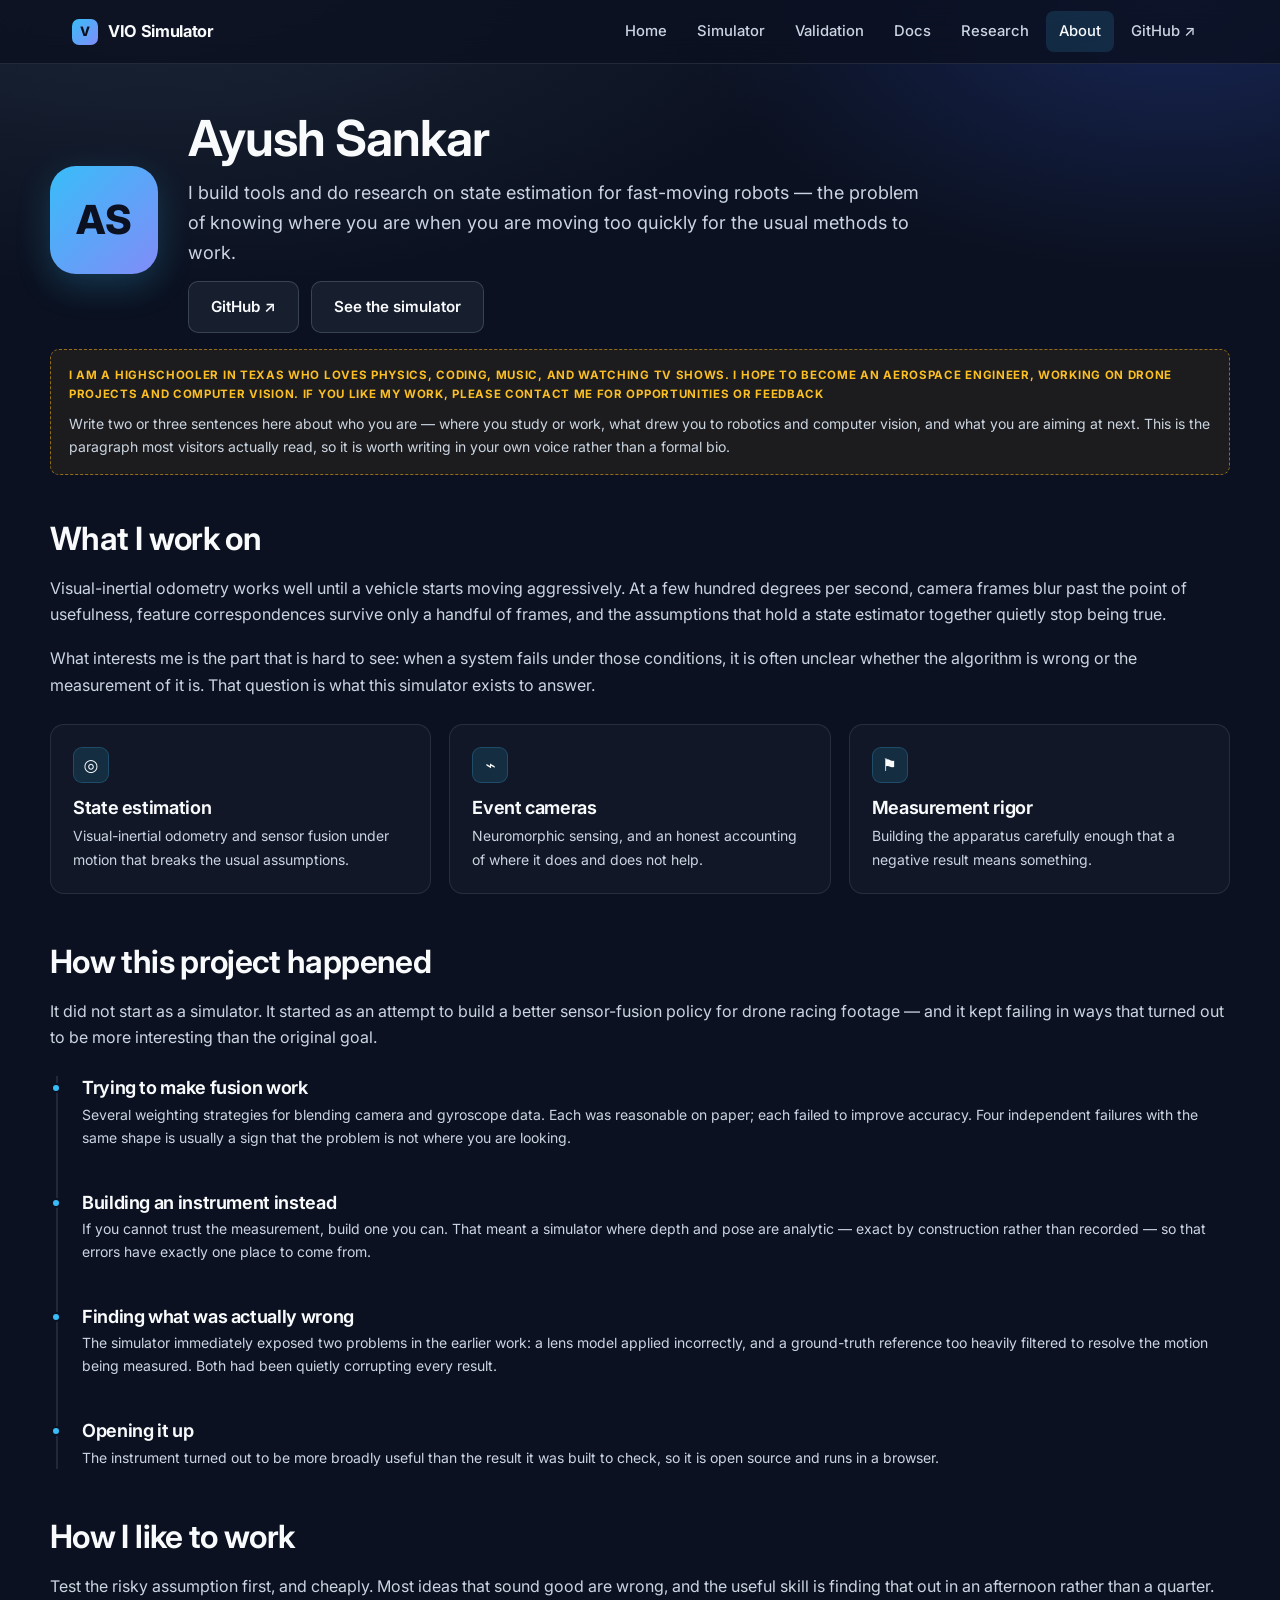
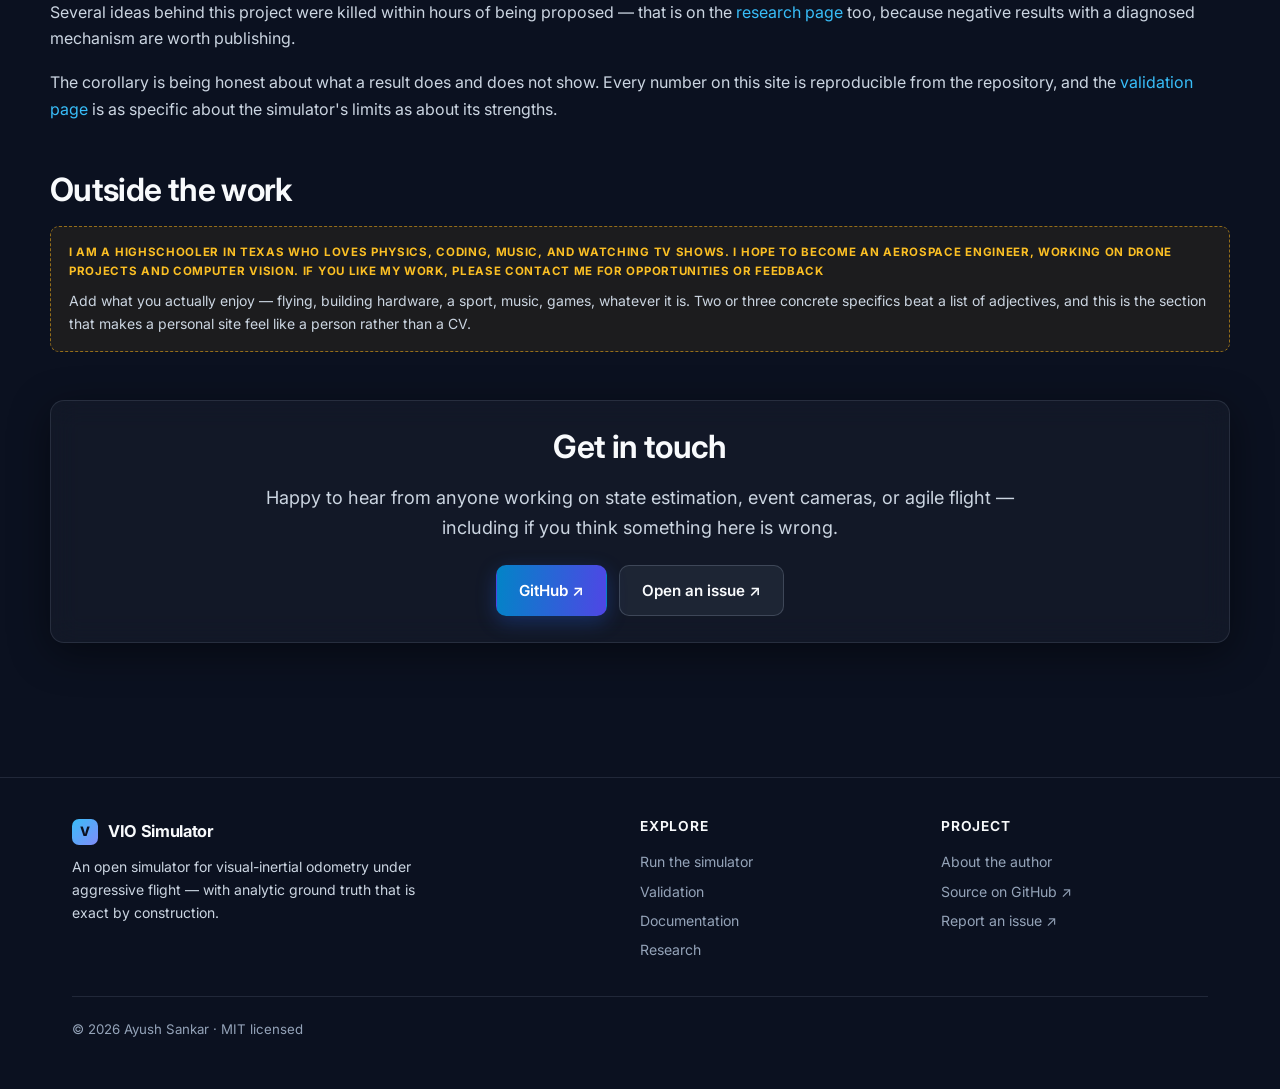
==== about.html @ 46f53095 "Update website with premium UI and multi-page layout" ====
<!DOCTYPE html>
<html lang="en">
<head>
<meta charset="UTF-8">
<meta name="viewport" content="width=device-width, initial-scale=1.0">
<title>About — Ayush Sankar</title>
<meta name="description" content="Ayush Sankar builds tools for visual-inertial odometry research — including an open drone simulator with analytic ground truth for aggressive flight.">
<link rel="preconnect" href="https://fonts.googleapis.com">
<link rel="preconnect" href="https://fonts.gstatic.com" crossorigin>
<link href="https://fonts.googleapis.com/css2?family=Inter:wght@400;500;600;700;800&display=swap" rel="stylesheet">
<link rel="stylesheet" href="assets/style.css">
<style>
  .avatar {
    width: 108px; height: 108px; border-radius: 26px; flex: none;
    background: linear-gradient(135deg, var(--accent), var(--accent-2));
    display: grid; place-items: center;
    font-size: 40px; font-weight: 800; color: var(--accent-ink);
    box-shadow: 0 12px 34px rgba(56,189,248,.22);
  }
  .about-hero { display: flex; gap: 30px; align-items: center; flex-wrap: wrap; }
  .timeline { border-left: 2px solid var(--border); padding-left: 24px; margin-left: 6px; }
  .timeline-item { position: relative; padding-bottom: 26px; }
  .timeline-item:last-child { padding-bottom: 0; }
  .timeline-item::before {
    content: ''; position: absolute; left: -31px; top: 7px;
    width: 10px; height: 10px; border-radius: 50%;
    background: var(--accent); border: 2px solid var(--bg);
  }
  .timeline-item h3 { margin-bottom: 4px; }

  /* ── EDIT ME: remove this rule and the .todo blocks once filled in ── */
  .todo {
    border: 1px dashed rgba(250,178,25,.55);
    background: rgba(250,178,25,.07);
    border-radius: var(--radius-sm);
    padding: 16px 18px; margin: 16px 0;
  }
  .todo::before {
    content: 'I am a highschooler in Texas who loves physics, coding, music, and watching TV shows. I hope to become an aerospace engineer, working on drone projects and computer vision. If you like my work, please contact me for opportunities or feedback';
    display: block; font-size: .72rem; font-weight: 700; letter-spacing: .06em;
    text-transform: uppercase; color: #fbbf24; margin-bottom: 8px;
  }
</style>
</head>
<body>
<div id="site-nav"></div>

<main id="main" class="wrap section" style="padding-top:44px">

  <div class="about-hero">
    <div class="avatar" aria-hidden="true">AS</div>
    <div style="flex:1;min-width:260px">
      <h1 style="margin-bottom:8px">Ayush Sankar</h1>
      <p class="lead" style="margin-bottom:14px">
        I build tools and do research on state estimation for fast-moving robots — the
        problem of knowing where you are when you are moving too quickly for the usual
        methods to work.
      </p>
      <div class="btn-row">
        <a class="btn btn-ghost" href="https://github.com/error404-wq" target="_blank" rel="noopener">GitHub ↗</a>
        <a class="btn btn-ghost" href="simulator.html">See the simulator</a>
      </div>
    </div>
  </div>

  <!-- ─────────── EDIT ME ─────────── -->
  <div class="todo">
    <p class="small" style="margin:0">
      Write two or three sentences here about who you are — where you study or work, what
      drew you to robotics and computer vision, and what you are aiming at next. This is
      the paragraph most visitors actually read, so it is worth writing in your own voice
      rather than a formal bio.
    </p>
  </div>

  <section style="margin-top:44px">
    <h2>What I work on</h2>
    <p>
      Visual-inertial odometry works well until a vehicle starts moving aggressively. At a
      few hundred degrees per second, camera frames blur past the point of usefulness,
      feature correspondences survive only a handful of frames, and the assumptions that
      hold a state estimator together quietly stop being true.
    </p>
    <p>
      What interests me is the part that is hard to see: when a system fails under those
      conditions, it is often unclear whether the algorithm is wrong or the measurement of
      it is. That question is what this simulator exists to answer.
    </p>

    <div class="grid grid-3" style="margin-top:26px">
      <div class="card">
        <div class="card-icon" aria-hidden="true">◎</div>
        <h3>State estimation</h3>
        <p class="small">Visual-inertial odometry and sensor fusion under motion that breaks the usual assumptions.</p>
      </div>
      <div class="card">
        <div class="card-icon" aria-hidden="true">⌁</div>
        <h3>Event cameras</h3>
        <p class="small">Neuromorphic sensing, and an honest accounting of where it does and does not help.</p>
      </div>
      <div class="card">
        <div class="card-icon" aria-hidden="true">⚑</div>
        <h3>Measurement rigor</h3>
        <p class="small">Building the apparatus carefully enough that a negative result means something.</p>
      </div>
    </div>
  </section>

  <section style="margin-top:48px">
    <h2>How this project happened</h2>
    <p>
      It did not start as a simulator. It started as an attempt to build a better sensor-fusion
      policy for drone racing footage — and it kept failing in ways that turned out to be more
      interesting than the original goal.
    </p>

    <div class="timeline" style="margin-top:26px">
      <div class="timeline-item">
        <h3>Trying to make fusion work</h3>
        <p class="small">
          Several weighting strategies for blending camera and gyroscope data. Each was reasonable
          on paper; each failed to improve accuracy. Four independent failures with the same shape
          is usually a sign that the problem is not where you are looking.
        </p>
      </div>
      <div class="timeline-item">
        <h3>Building an instrument instead</h3>
        <p class="small">
          If you cannot trust the measurement, build one you can. That meant a simulator where
          depth and pose are analytic — exact by construction rather than recorded — so that
          errors have exactly one place to come from.
        </p>
      </div>
      <div class="timeline-item">
        <h3>Finding what was actually wrong</h3>
        <p class="small">
          The simulator immediately exposed two problems in the earlier work: a lens model applied
          incorrectly, and a ground-truth reference too heavily filtered to resolve the motion
          being measured. Both had been quietly corrupting every result.
        </p>
      </div>
      <div class="timeline-item">
        <h3>Opening it up</h3>
        <p class="small">
          The instrument turned out to be more broadly useful than the result it was built to
          check, so it is open source and runs in a browser.
        </p>
      </div>
    </div>
  </section>

  <section style="margin-top:48px">
    <h2>How I like to work</h2>
    <p>
      Test the risky assumption first, and cheaply. Most ideas that sound good are wrong, and
      the useful skill is finding that out in an afternoon rather than a quarter. Several ideas
      behind this project were killed within hours of being proposed — that is on the
      <a href="research.html">research page</a> too, because negative results with a diagnosed
      mechanism are worth publishing.
    </p>
    <p>
      The corollary is being honest about what a result does and does not show. Every number on
      this site is reproducible from the repository, and the
      <a href="validation.html">validation page</a> is as specific about the simulator's limits
      as about its strengths.
    </p>
  </section>

  <!-- ─────────── EDIT ME ─────────── -->
  <section style="margin-top:48px">
    <h2>Outside the work</h2>
    <div class="todo">
      <p class="small" style="margin:0">
        Add what you actually enjoy — flying, building hardware, a sport, music, games, whatever
        it is. Two or three concrete specifics beat a list of adjectives, and this is the section
        that makes a personal site feel like a person rather than a CV.
      </p>
    </div>
  </section>

  <section style="margin-top:48px">
    <div class="panel center">
      <h2>Get in touch</h2>
      <p class="lead" style="margin:0 auto 22px">
        Happy to hear from anyone working on state estimation, event cameras, or agile flight —
        including if you think something here is wrong.
      </p>
      <div class="btn-row" style="justify-content:center">
        <a class="btn btn-primary" href="https://github.com/error404-wq" target="_blank" rel="noopener">GitHub ↗</a>
        <!-- EDIT ME: add email / LinkedIn / X once you decide what to make public -->
        <a class="btn btn-ghost" href="https://github.com/error404-wq/vio_simulator/issues" target="_blank" rel="noopener">Open an issue ↗</a>
      </div>
    </div>
  </section>

</main>

<div id="site-footer"></div>
<script src="assets/site.js"></script>
</body>
</html>
---- assets/style.css ----
/* ============================================================
   VIO Simulator — shared design system
   Dark-first. Tokens up top; everything below references roles.
   ============================================================ */

:root {
  /* surfaces */
  --bg:            #0b1120;
  --surface-1:     #0f172a;
  --surface-2:     #16203a;
  --surface-3:     #1e293b;

  /* ink */
  --text-1:        #f8fafc;
  --text-2:        #cbd5e1;
  --text-3:        #94a3b8;
  --text-muted:    #64748b;

  /* lines */
  --border:        rgba(148, 163, 184, 0.16);
  --border-strong: rgba(148, 163, 184, 0.28);

  /* brand / accents */
  --accent:        #38bdf8;
  --accent-2:      #818cf8;
  --accent-ink:    #0b1120;

  /* validated categorical series (dark steps, checked vs #0f172a) */
  --series-1:      #3987e5;
  --series-2:      #d95926;

  /* status */
  --good:          #0ca30c;
  --warning:       #fab219;
  --critical:      #d03b3b;

  --radius:        14px;
  --radius-sm:     9px;
  --maxw:          1180px;
  --nav-h:         64px;

  --shadow:        0 10px 40px rgba(0, 0, 0, 0.45);
  --font: 'Inter', system-ui, -apple-system, 'Segoe UI', sans-serif;
  --mono: ui-monospace, SFMono-Regular, 'SF Mono', Menlo, Consolas, monospace;
}

*, *::before, *::after { box-sizing: border-box; }

html { scroll-behavior: smooth; }

body {
  margin: 0;
  font-family: var(--font);
  background:
    radial-gradient(1200px 600px at 12% -8%, #1e293b 0%, transparent 60%),
    radial-gradient(900px 500px at 92% 0%, #172554 0%, transparent 55%),
    var(--bg);
  background-attachment: fixed;
  color: var(--text-1);
  line-height: 1.65;
  -webkit-font-smoothing: antialiased;
}

/* accessibility ------------------------------------------------ */
.skip-link {
  position: absolute; left: -9999px; top: 0; z-index: 999;
  background: var(--accent); color: var(--accent-ink);
  padding: 12px 18px; border-radius: 0 0 var(--radius-sm) 0; font-weight: 600;
}
.skip-link:focus { left: 0; }

:focus-visible {
  outline: 2px solid var(--accent);
  outline-offset: 3px;
  border-radius: 4px;
}

@media (prefers-reduced-motion: reduce) {
  *, *::before, *::after {
    animation-duration: 0.01ms !important;
    transition-duration: 0.01ms !important;
    scroll-behavior: auto !important;
  }
}

/* typography --------------------------------------------------- */
h1, h2, h3, h4 { line-height: 1.25; margin: 0 0 0.5em; font-weight: 650; letter-spacing: -0.02em; }
h1 { font-size: clamp(2rem, 4.5vw, 3.1rem); }
h2 { font-size: clamp(1.45rem, 2.6vw, 2rem); margin-top: 0; }
h3 { font-size: 1.13rem; }
p  { margin: 0 0 1.1em; color: var(--text-2); }
a  { color: var(--accent); text-decoration: none; }
a:hover { text-decoration: underline; }

.lead { font-size: 1.13rem; color: var(--text-2); max-width: 68ch; }
.muted { color: var(--text-3); }
.small { font-size: 0.875rem; }
code {
  font-family: var(--mono); font-size: 0.86em;
  background: rgba(148,163,184,0.13); padding: 0.15em 0.42em;
  border-radius: 5px; color: #e2e8f0;
}
pre {
  background: #0a1020; border: 1px solid var(--border);
  border-radius: var(--radius-sm); padding: 16px 18px; overflow-x: auto;
  font-family: var(--mono); font-size: 0.845rem; line-height: 1.6; color: #dbeafe;
}
pre code { background: none; padding: 0; color: inherit; }

/* the gradient wordmark treatment */
.grad {
  background: linear-gradient(96deg, var(--accent), var(--accent-2));
  -webkit-background-clip: text; background-clip: text;
  -webkit-text-fill-color: transparent; color: transparent;
}

/* layout ------------------------------------------------------- */
.wrap { max-width: var(--maxw); margin: 0 auto; padding: 0 22px; }
.section { padding: 74px 0; }
.section-tight { padding: 46px 0; }
.center { text-align: center; }

/* nav ---------------------------------------------------------- */
.nav {
  position: sticky; top: 0; z-index: 100;
  height: var(--nav-h);
  background: rgba(11, 17, 32, 0.82);
  backdrop-filter: blur(14px);
  border-bottom: 1px solid var(--border);
}
.nav-inner {
  max-width: var(--maxw); margin: 0 auto; padding: 0 22px; height: 100%;
  display: flex; align-items: center; justify-content: space-between; gap: 20px;
}
.brand {
  display: flex; align-items: center; gap: 10px;
  font-weight: 700; font-size: 1.02rem; color: var(--text-1); text-decoration: none;
  letter-spacing: -0.02em; white-space: nowrap;
}
.brand:hover { text-decoration: none; }
.brand-mark {
  width: 26px; height: 26px; border-radius: 7px; flex: none;
  background: linear-gradient(135deg, var(--accent), var(--accent-2));
  display: grid; place-items: center; color: var(--accent-ink);
  font-size: 13px; font-weight: 800;
}
.nav-links { display: flex; align-items: center; gap: 4px; }
.nav-links a {
  color: var(--text-2); padding: 8px 13px; border-radius: 8px;
  font-size: 0.925rem; font-weight: 500; text-decoration: none;
}
.nav-links a:hover { color: var(--text-1); background: rgba(148,163,184,0.10); text-decoration: none; }
.nav-links a.active { color: var(--text-1); background: rgba(56,189,248,0.14); }

.nav-toggle {
  display: none; background: none; border: 1px solid var(--border);
  color: var(--text-1); border-radius: 8px; padding: 7px 10px; cursor: pointer;
}

@media (max-width: 860px) {
  .nav-toggle { display: block; }
  .nav-links {
    position: absolute; top: var(--nav-h); left: 0; right: 0;
    flex-direction: column; align-items: stretch; gap: 2px;
    background: var(--surface-1); border-bottom: 1px solid var(--border);
    padding: 10px 14px 16px; display: none;
  }
  .nav-links.open { display: flex; }
  .nav-links a { padding: 11px 12px; }
}

/* buttons ------------------------------------------------------ */
.btn {
  display: inline-flex; align-items: center; justify-content: center; gap: 9px;
  padding: 12px 22px; border-radius: 10px; border: 1px solid transparent;
  font-size: 0.95rem; font-weight: 600; cursor: pointer; text-decoration: none;
  transition: transform .16s ease, box-shadow .16s ease, background .16s ease;
  font-family: inherit;
}
.btn:hover { text-decoration: none; transform: translateY(-1px); }
.btn-primary {
  background: linear-gradient(96deg, #0284c7, #4f46e5); color: #fff;
  box-shadow: 0 6px 20px rgba(37, 99, 235, 0.30);
}
.btn-primary:hover { box-shadow: 0 10px 28px rgba(37, 99, 235, 0.42); }
.btn-ghost {
  background: rgba(148,163,184,0.09); color: var(--text-1); border-color: var(--border-strong);
}
.btn-ghost:hover { background: rgba(148,163,184,0.16); }
.btn:disabled, .btn[aria-disabled="true"] {
  opacity: .5; cursor: not-allowed; transform: none; box-shadow: none;
}
.btn-row { display: flex; flex-wrap: wrap; gap: 12px; }

/* panels & cards ----------------------------------------------- */
.panel {
  background: rgba(255,255,255,0.032);
  border: 1px solid var(--border);
  backdrop-filter: blur(14px);
  border-radius: var(--radius);
  padding: 26px;
  box-shadow: var(--shadow);
}
.card {
  background: rgba(255,255,255,0.028);
  border: 1px solid var(--border);
  border-radius: var(--radius);
  padding: 22px;
  transition: border-color .18s ease, transform .18s ease;
}
.card:hover { border-color: var(--border-strong); transform: translateY(-2px); }
.card h3 { margin-bottom: 6px; }
.card p:last-child { margin-bottom: 0; }
.card-icon {
  width: 36px; height: 36px; border-radius: 9px; margin-bottom: 13px;
  display: grid; place-items: center; font-size: 17px;
  background: rgba(56,189,248,0.13); border: 1px solid rgba(56,189,248,0.22);
}

.grid { display: grid; gap: 18px; }
.grid-2 { grid-template-columns: repeat(2, 1fr); }
.grid-3 { grid-template-columns: repeat(3, 1fr); }
.grid-4 { grid-template-columns: repeat(4, 1fr); }
@media (max-width: 900px) { .grid-3, .grid-4 { grid-template-columns: repeat(2, 1fr); } }
@media (max-width: 620px) { .grid-2, .grid-3, .grid-4 { grid-template-columns: 1fr; } }

/* stat tiles --------------------------------------------------- */
.stat { text-align: left; }
.stat-value {
  font-size: clamp(1.6rem, 3vw, 2.15rem); font-weight: 700;
  letter-spacing: -0.03em; color: var(--text-1); line-height: 1.1;
}
.stat-label { font-size: 0.83rem; color: var(--text-3); margin-top: 5px; }

/* pill / badge ------------------------------------------------- */
.pill {
  display: inline-flex; align-items: center; gap: 7px;
  padding: 5px 13px; border-radius: 999px; font-size: 0.79rem; font-weight: 600;
  background: rgba(56,189,248,0.12); border: 1px solid rgba(56,189,248,0.26);
  color: #bae6fd;
}
.pill-dot { width: 6px; height: 6px; border-radius: 50%; background: var(--good); flex: none; }

/* tables ------------------------------------------------------- */
.table-wrap { overflow-x: auto; border: 1px solid var(--border); border-radius: var(--radius-sm); }
table { width: 100%; border-collapse: collapse; font-size: 0.9rem; }
th, td { padding: 11px 15px; text-align: left; border-bottom: 1px solid var(--border); }
th { color: var(--text-3); font-weight: 600; font-size: 0.79rem; text-transform: uppercase; letter-spacing: 0.05em; background: rgba(148,163,184,0.05); }
td { color: var(--text-2); }
tbody tr:last-child td { border-bottom: none; }
td.num, th.num { text-align: right; font-variant-numeric: tabular-nums; font-family: var(--mono); font-size: 0.85rem; }

/* forms -------------------------------------------------------- */
.field { margin-bottom: 19px; }
.field-head { display: flex; justify-content: space-between; align-items: baseline; gap: 10px; margin-bottom: 7px; }
.field label { font-size: 0.875rem; font-weight: 600; color: var(--text-1); }
.field-value {
  font-family: var(--mono); font-size: 0.83rem; color: var(--accent);
  background: rgba(56,189,248,0.10); padding: 2px 8px; border-radius: 5px;
  font-variant-numeric: tabular-nums;
}
.field-hint { font-size: 0.79rem; color: var(--text-muted); margin-top: 5px; }

input[type=range] {
  width: 100%; accent-color: var(--accent); height: 22px; cursor: pointer; background: transparent;
}
select, input[type=number], input[type=text] {
  width: 100%; padding: 9px 11px; font-family: inherit; font-size: 0.9rem;
  background: var(--surface-3); color: var(--text-1);
  border: 1px solid var(--border-strong); border-radius: 8px;
}
.check { display: flex; align-items: center; gap: 10px; margin: 8px 0 18px; }
.check input { width: 17px; height: 17px; accent-color: var(--accent); cursor: pointer; flex: none; }
.check label { font-size: 0.9rem; font-weight: 500; color: var(--text-2); cursor: pointer; }

/* preset chips */
.chips { display: flex; flex-wrap: wrap; gap: 8px; margin-bottom: 6px; }
.chip {
  padding: 6px 13px; border-radius: 999px; font-size: 0.82rem; font-weight: 600;
  background: rgba(148,163,184,0.09); border: 1px solid var(--border);
  color: var(--text-2); cursor: pointer; font-family: inherit;
  transition: all .15s ease;
}
.chip:hover { color: var(--text-1); border-color: var(--border-strong); }
.chip[aria-pressed="true"] { background: rgba(56,189,248,0.16); border-color: rgba(56,189,248,0.4); color: #bae6fd; }

/* status line */
.status {
  font-family: var(--mono); font-size: 0.8rem; text-align: center;
  padding: 9px 12px; border-radius: 8px; margin-top: 4px;
  background: rgba(148,163,184,0.07); border: 1px solid var(--border);
  color: var(--text-3);
}
.status.busy { color: var(--warning); border-color: rgba(250,178,25,0.3); }
.status.ok   { color: #4ade80; border-color: rgba(74,222,128,0.3); }
.status.err  { color: #f87171; border-color: rgba(248,113,113,0.35); }

/* progress */
.progress { height: 4px; border-radius: 3px; background: rgba(148,163,184,0.15); overflow: hidden; margin-top: 10px; }
.progress-bar { height: 100%; width: 0; background: linear-gradient(90deg, var(--accent), var(--accent-2)); transition: width .25s ease; }

/* notice callouts */
.notice {
  border-left: 3px solid var(--accent); border-radius: 0 var(--radius-sm) var(--radius-sm) 0;
  background: rgba(56,189,248,0.07); padding: 15px 18px; margin: 20px 0;
}
.notice p:last-child { margin-bottom: 0; }
.notice-warn { border-left-color: var(--warning); background: rgba(250,178,25,0.07); }

/* footer ------------------------------------------------------- */
.footer {
  border-top: 1px solid var(--border); margin-top: 60px;
  padding: 40px 0 48px; color: var(--text-3); font-size: 0.88rem;
}
.footer-grid { display: grid; grid-template-columns: 2fr 1fr 1fr; gap: 34px; }
@media (max-width: 700px) { .footer-grid { grid-template-columns: 1fr; gap: 26px; } }
.footer h4 { color: var(--text-1); font-size: 0.86rem; text-transform: uppercase; letter-spacing: 0.06em; margin-bottom: 12px; }
.footer a { color: var(--text-3); display: block; padding: 3px 0; }
.footer a:hover { color: var(--accent); }
.footer-base { margin-top: 32px; padding-top: 22px; border-top: 1px solid var(--border); font-size: 0.83rem; }
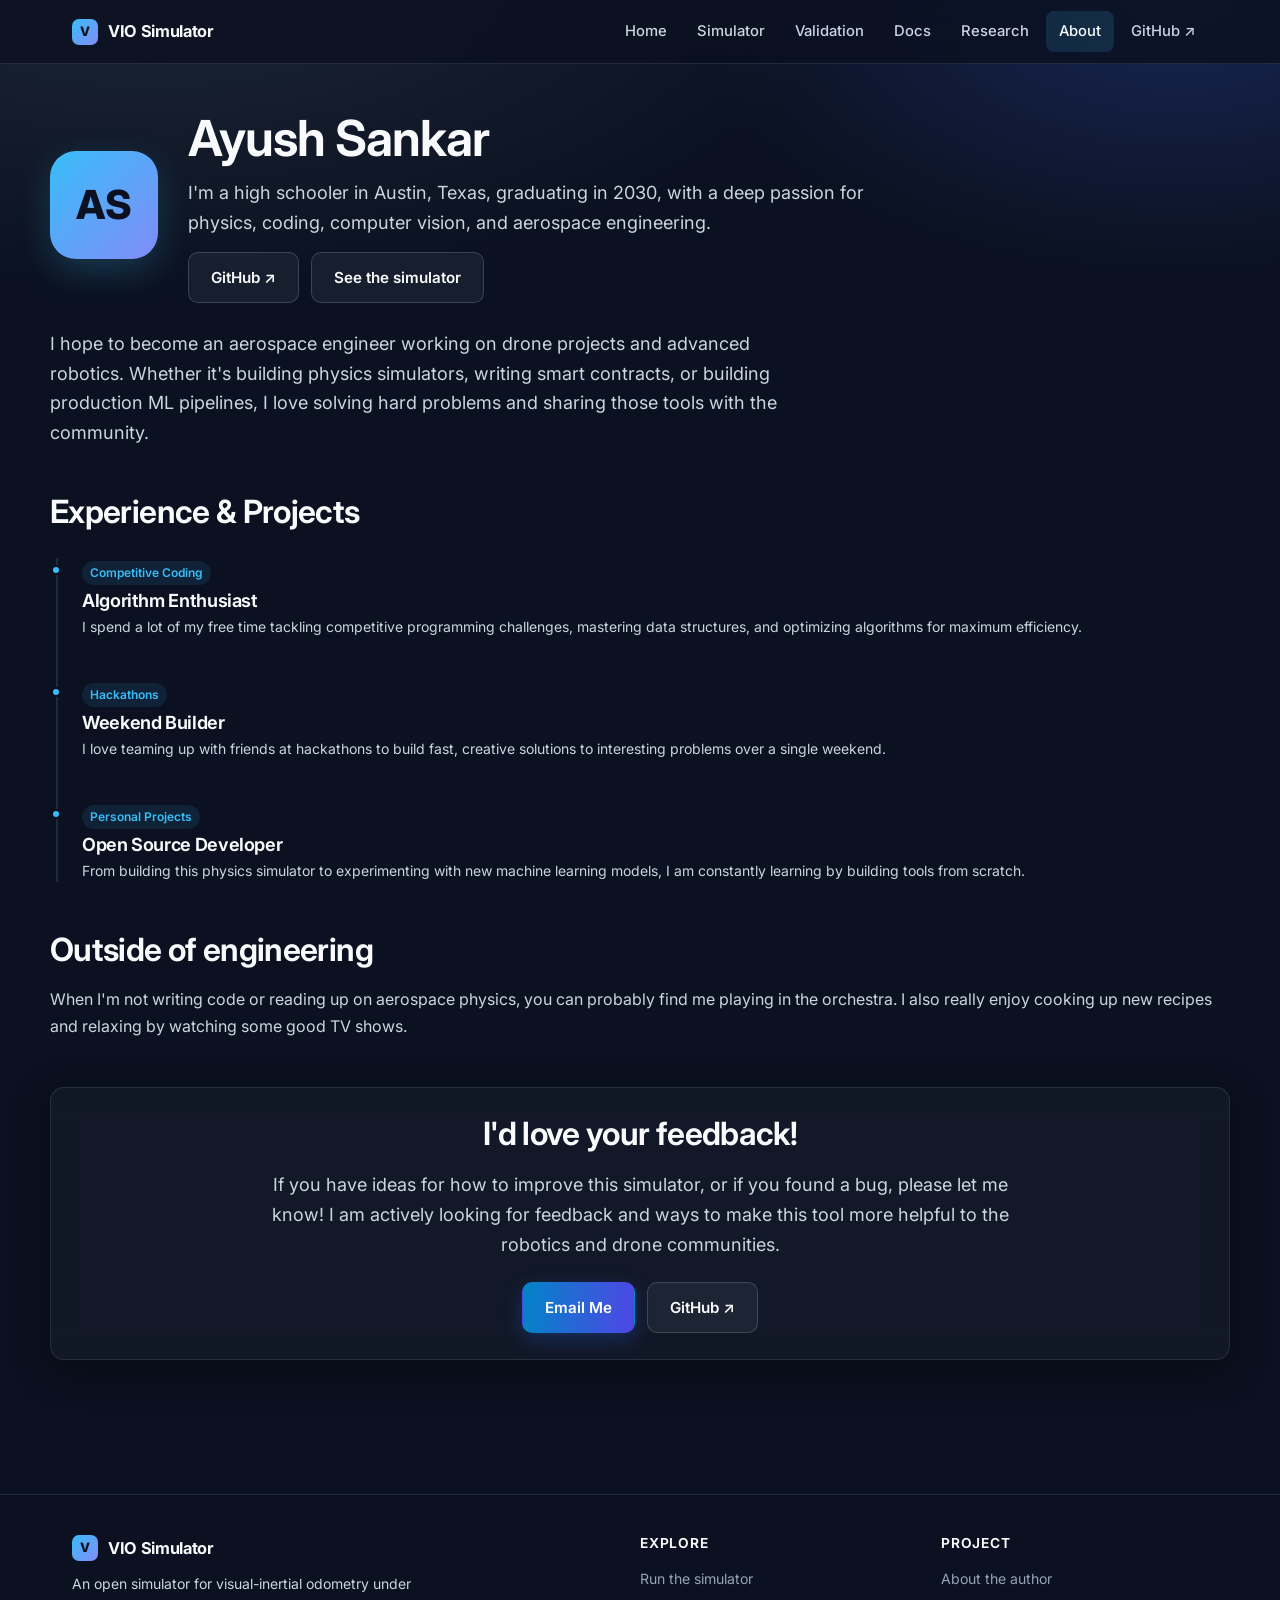
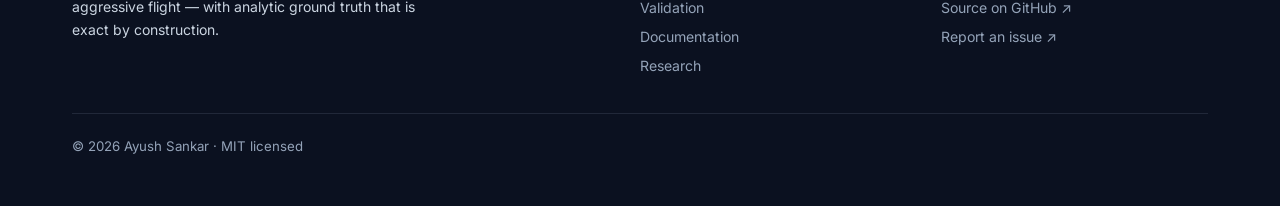
==== commit b344dfa9: "Update about.html, optimize simulator, and simplify copy" ====
--- a/about.html
+++ b/about.html
@@ -28,17 +28,10 @@
   }
   .timeline-item h3 { margin-bottom: 4px; }
 
-  /* ── EDIT ME: remove this rule and the .todo blocks once filled in ── */
-  .todo {
-    border: 1px dashed rgba(250,178,25,.55);
-    background: rgba(250,178,25,.07);
-    border-radius: var(--radius-sm);
-    padding: 16px 18px; margin: 16px 0;
-  }
-  .todo::before {
-    content: 'I am a highschooler in Texas who loves physics, coding, music, and watching TV shows. I hope to become an aerospace engineer, working on drone projects and computer vision. If you like my work, please contact me for opportunities or feedback';
-    display: block; font-size: .72rem; font-weight: 700; letter-spacing: .06em;
-    text-transform: uppercase; color: #fbbf24; margin-bottom: 8px;
+  .tag {
+    display: inline-block; padding: 2px 8px; border-radius: 12px;
+    background: rgba(56,189,248,.1); color: var(--accent);
+    font-size: 0.75rem; font-weight: 600; margin-bottom: 4px;
   }
 </style>
 </head>
@@ -52,143 +45,68 @@
     <div style="flex:1;min-width:260px">
       <h1 style="margin-bottom:8px">Ayush Sankar</h1>
       <p class="lead" style="margin-bottom:14px">
-        I build tools and do research on state estimation for fast-moving robots — the
-        problem of knowing where you are when you are moving too quickly for the usual
-        methods to work.
+        I'm a high schooler in Austin, Texas, graduating in 2030, with a deep passion for physics, coding, computer vision, and aerospace engineering.
       </p>
       <div class="btn-row">
-        <a class="btn btn-ghost" href="https://github.com/error404-wq" target="_blank" rel="noopener">GitHub ↗</a>
+        <a class="btn btn-ghost" href="https://github.com/ayushsankar12" target="_blank" rel="noopener">GitHub ↗</a>
         <a class="btn btn-ghost" href="simulator.html">See the simulator</a>
       </div>
     </div>
   </div>
 
-  <!-- ─────────── EDIT ME ─────────── -->
-  <div class="todo">
-    <p class="small" style="margin:0">
-      Write two or three sentences here about who you are — where you study or work, what
-      drew you to robotics and computer vision, and what you are aiming at next. This is
-      the paragraph most visitors actually read, so it is worth writing in your own voice
-      rather than a formal bio.
+  <div style="margin-top:26px">
+    <p class="lead">
+      I hope to become an aerospace engineer working on drone projects and advanced robotics. 
+      Whether it's building physics simulators, writing smart contracts, or building production ML pipelines, 
+      I love solving hard problems and sharing those tools with the community.
     </p>
   </div>
 
   <section style="margin-top:44px">
-    <h2>What I work on</h2>
-    <p>
-      Visual-inertial odometry works well until a vehicle starts moving aggressively. At a
-      few hundred degrees per second, camera frames blur past the point of usefulness,
-      feature correspondences survive only a handful of frames, and the assumptions that
-      hold a state estimator together quietly stop being true.
-    </p>
-    <p>
-      What interests me is the part that is hard to see: when a system fails under those
-      conditions, it is often unclear whether the algorithm is wrong or the measurement of
-      it is. That question is what this simulator exists to answer.
-    </p>
-
-    <div class="grid grid-3" style="margin-top:26px">
-      <div class="card">
-        <div class="card-icon" aria-hidden="true">◎</div>
-        <h3>State estimation</h3>
-        <p class="small">Visual-inertial odometry and sensor fusion under motion that breaks the usual assumptions.</p>
-      </div>
-      <div class="card">
-        <div class="card-icon" aria-hidden="true">⌁</div>
-        <h3>Event cameras</h3>
-        <p class="small">Neuromorphic sensing, and an honest accounting of where it does and does not help.</p>
-      </div>
-      <div class="card">
-        <div class="card-icon" aria-hidden="true">⚑</div>
-        <h3>Measurement rigor</h3>
-        <p class="small">Building the apparatus carefully enough that a negative result means something.</p>
-      </div>
-    </div>
-  </section>
-
-  <section style="margin-top:48px">
-    <h2>How this project happened</h2>
-    <p>
-      It did not start as a simulator. It started as an attempt to build a better sensor-fusion
-      policy for drone racing footage — and it kept failing in ways that turned out to be more
-      interesting than the original goal.
-    </p>
-
+    <h2>Experience & Projects</h2>
     <div class="timeline" style="margin-top:26px">
       <div class="timeline-item">
-        <h3>Trying to make fusion work</h3>
+        <span class="tag">Competitive Coding</span>
+        <h3>Algorithm Enthusiast</h3>
         <p class="small">
-          Several weighting strategies for blending camera and gyroscope data. Each was reasonable
-          on paper; each failed to improve accuracy. Four independent failures with the same shape
-          is usually a sign that the problem is not where you are looking.
+          I spend a lot of my free time tackling competitive programming challenges, mastering data structures, and optimizing algorithms for maximum efficiency.
         </p>
       </div>
       <div class="timeline-item">
-        <h3>Building an instrument instead</h3>
+        <span class="tag">Hackathons</span>
+        <h3>Weekend Builder</h3>
         <p class="small">
-          If you cannot trust the measurement, build one you can. That meant a simulator where
-          depth and pose are analytic — exact by construction rather than recorded — so that
-          errors have exactly one place to come from.
+          I love teaming up with friends at hackathons to build fast, creative solutions to interesting problems over a single weekend.
         </p>
       </div>
       <div class="timeline-item">
-        <h3>Finding what was actually wrong</h3>
+        <span class="tag">Personal Projects</span>
+        <h3>Open Source Developer</h3>
         <p class="small">
-          The simulator immediately exposed two problems in the earlier work: a lens model applied
-          incorrectly, and a ground-truth reference too heavily filtered to resolve the motion
-          being measured. Both had been quietly corrupting every result.
-        </p>
-      </div>
-      <div class="timeline-item">
-        <h3>Opening it up</h3>
-        <p class="small">
-          The instrument turned out to be more broadly useful than the result it was built to
-          check, so it is open source and runs in a browser.
+          From building this physics simulator to experimenting with new machine learning models, I am constantly learning by building tools from scratch.
         </p>
       </div>
     </div>
   </section>
 
   <section style="margin-top:48px">
-    <h2>How I like to work</h2>
+    <h2>Outside of engineering</h2>
     <p>
-      Test the risky assumption first, and cheaply. Most ideas that sound good are wrong, and
-      the useful skill is finding that out in an afternoon rather than a quarter. Several ideas
-      behind this project were killed within hours of being proposed — that is on the
-      <a href="research.html">research page</a> too, because negative results with a diagnosed
-      mechanism are worth publishing.
+      When I'm not writing code or reading up on aerospace physics, you can probably find me playing in the orchestra. 
+      I also really enjoy cooking up new recipes and relaxing by watching some good TV shows.
     </p>
-    <p>
-      The corollary is being honest about what a result does and does not show. Every number on
-      this site is reproducible from the repository, and the
-      <a href="validation.html">validation page</a> is as specific about the simulator's limits
-      as about its strengths.
-    </p>
-  </section>
-
-  <!-- ─────────── EDIT ME ─────────── -->
-  <section style="margin-top:48px">
-    <h2>Outside the work</h2>
-    <div class="todo">
-      <p class="small" style="margin:0">
-        Add what you actually enjoy — flying, building hardware, a sport, music, games, whatever
-        it is. Two or three concrete specifics beat a list of adjectives, and this is the section
-        that makes a personal site feel like a person rather than a CV.
-      </p>
-    </div>
   </section>
 
   <section style="margin-top:48px">
     <div class="panel center">
-      <h2>Get in touch</h2>
+      <h2>I'd love your feedback!</h2>
       <p class="lead" style="margin:0 auto 22px">
-        Happy to hear from anyone working on state estimation, event cameras, or agile flight —
-        including if you think something here is wrong.
+        If you have ideas for how to improve this simulator, or if you found a bug, please let me know! 
+        I am actively looking for feedback and ways to make this tool more helpful to the robotics and drone communities.
       </p>
       <div class="btn-row" style="justify-content:center">
-        <a class="btn btn-primary" href="https://github.com/error404-wq" target="_blank" rel="noopener">GitHub ↗</a>
-        <!-- EDIT ME: add email / LinkedIn / X once you decide what to make public -->
-        <a class="btn btn-ghost" href="https://github.com/error404-wq/vio_simulator/issues" target="_blank" rel="noopener">Open an issue ↗</a>
+        <a class="btn btn-primary" href="mailto:ayushsankar013@gmail.com">Email Me</a>
+        <a class="btn btn-ghost" href="https://github.com/ayushsankar12" target="_blank" rel="noopener">GitHub ↗</a>
       </div>
     </div>
   </section>
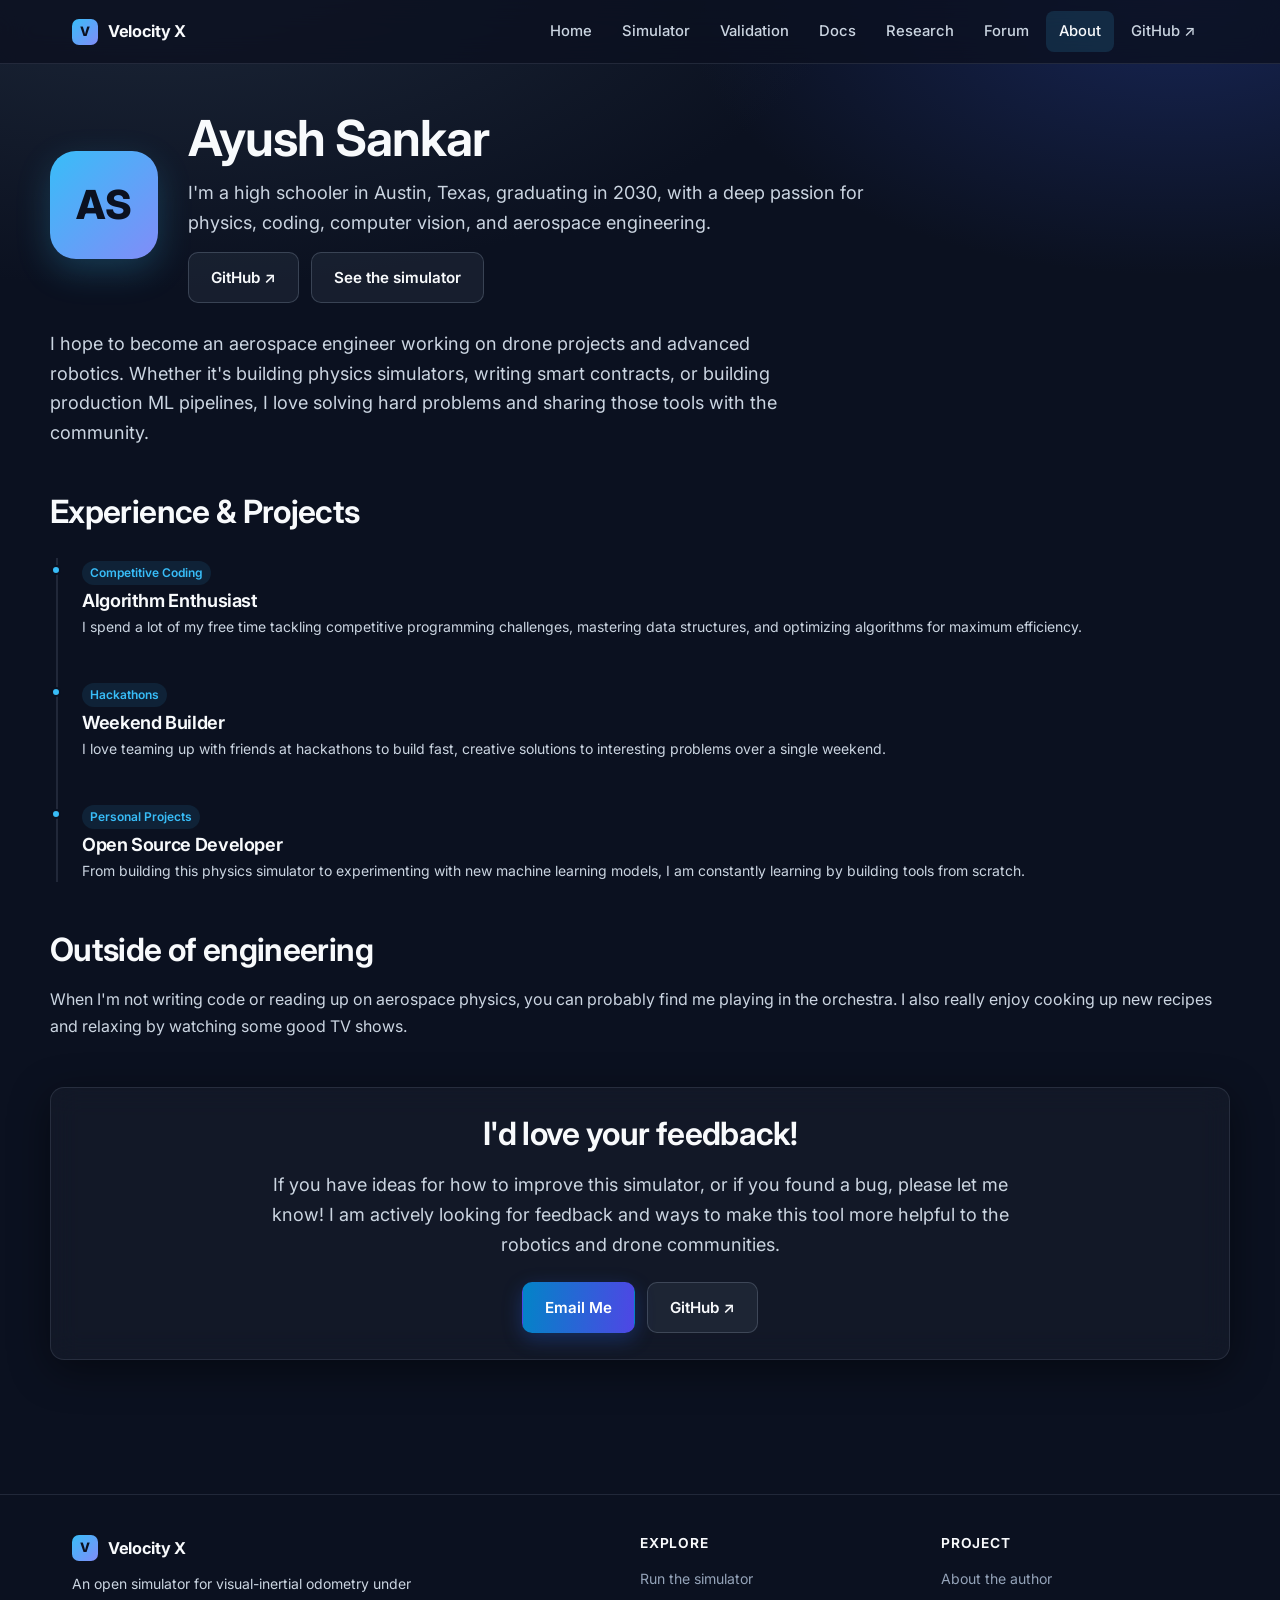
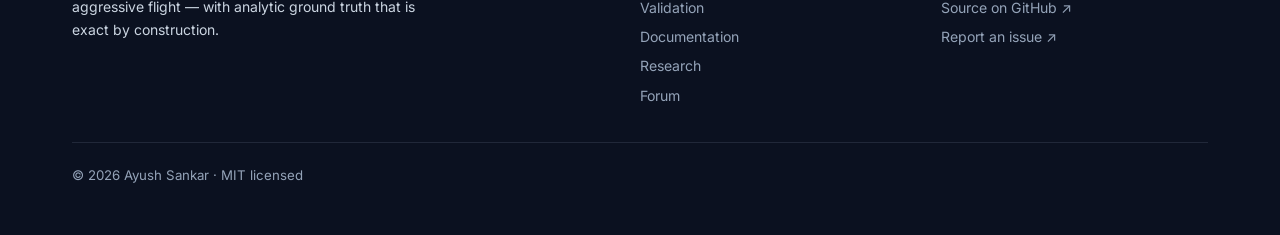
==== commit 7bb0113e: "Add community forum and google analytics placeholders" ====
--- a/about.html
+++ b/about.html
@@ -34,6 +34,14 @@
     font-size: 0.75rem; font-weight: 600; margin-bottom: 4px;
   }
 </style>
+<!-- Google Analytics -->
+<script async src="https://www.googletagmanager.com/gtag/js?id=G-XXXXXXXXXX"></script>
+<script>
+  window.dataLayer = window.dataLayer || [];
+  function gtag(){dataLayer.push(arguments);}
+  gtag('js', new Date());
+  gtag('config', 'G-XXXXXXXXXX');
+</script>
 </head>
 <body>
 <div id="site-nav"></div>
--- a/assets/style.css
+++ b/assets/style.css
@@ -1,5 +1,5 @@
 /* ============================================================
-   VIO Simulator — shared design system
+   Velocity X — shared design system
    Dark-first. Tokens up top; everything below references roles.
    ============================================================ */
 
